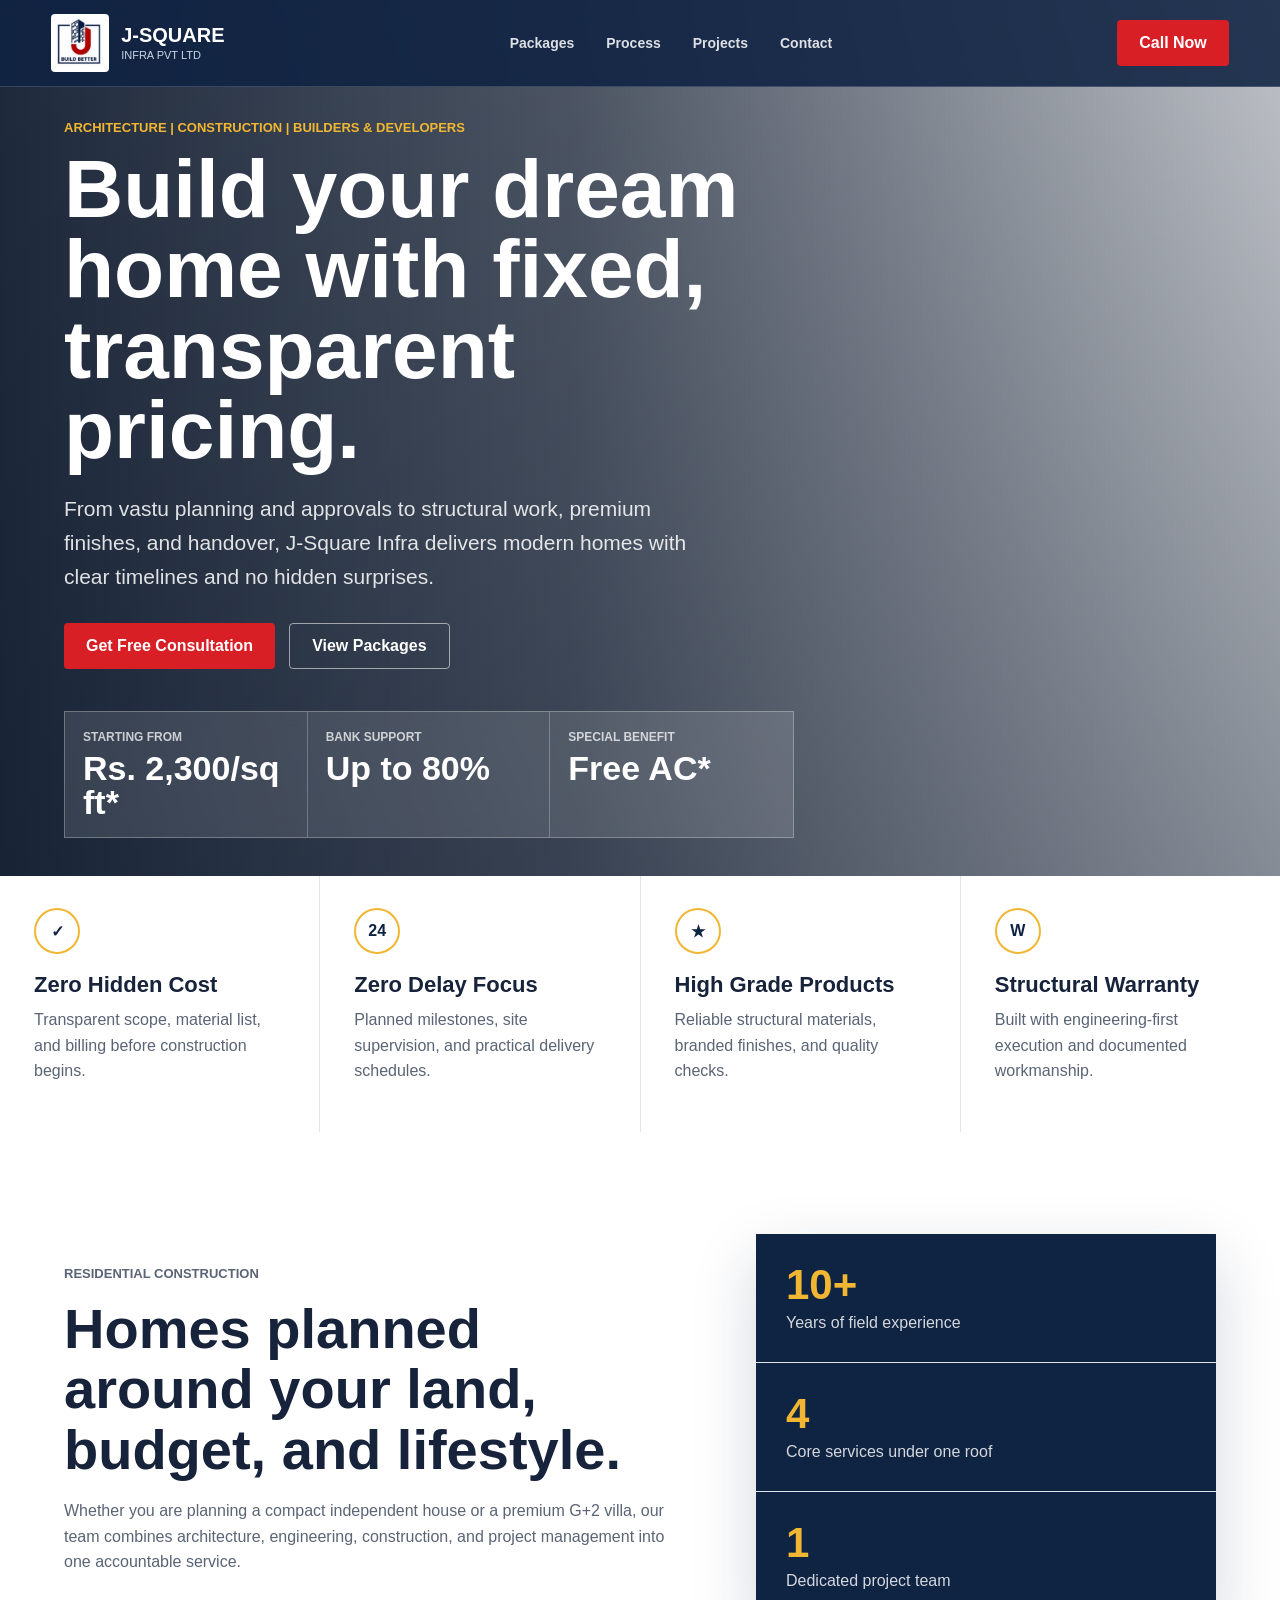
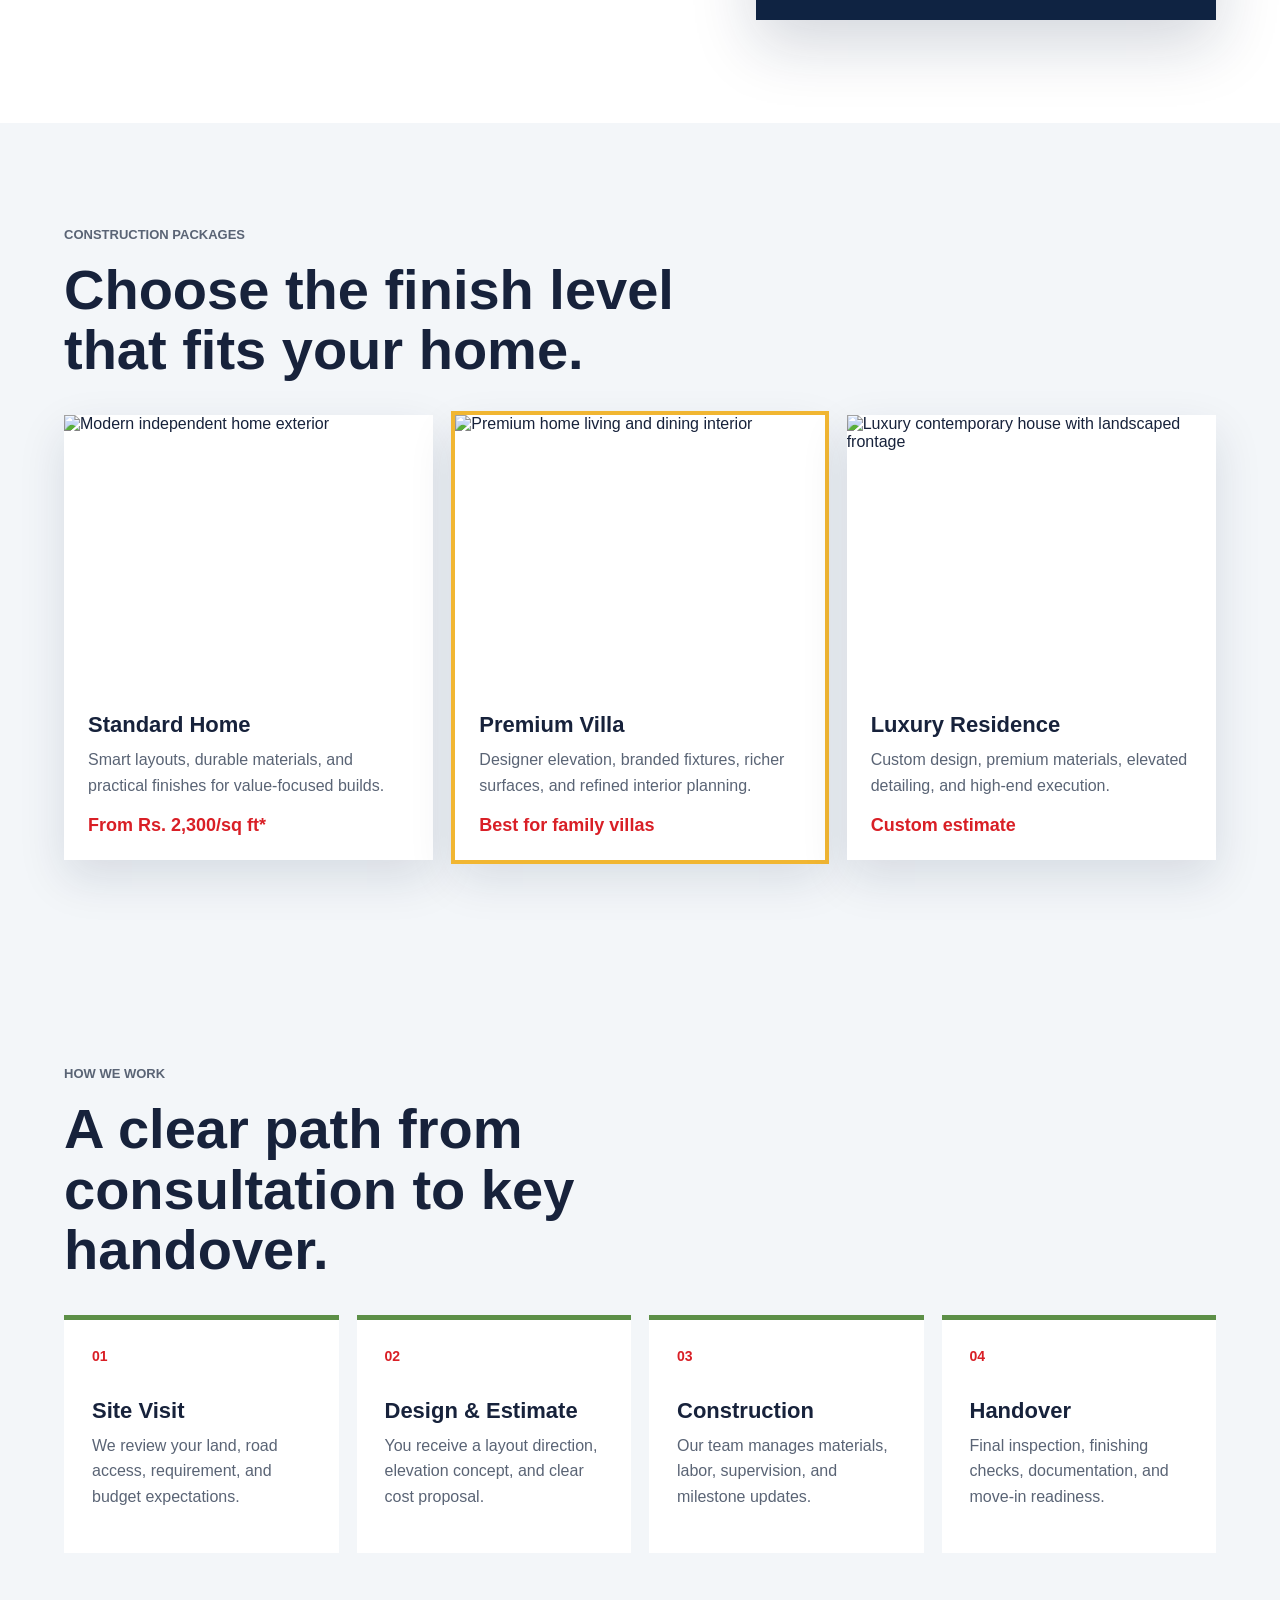
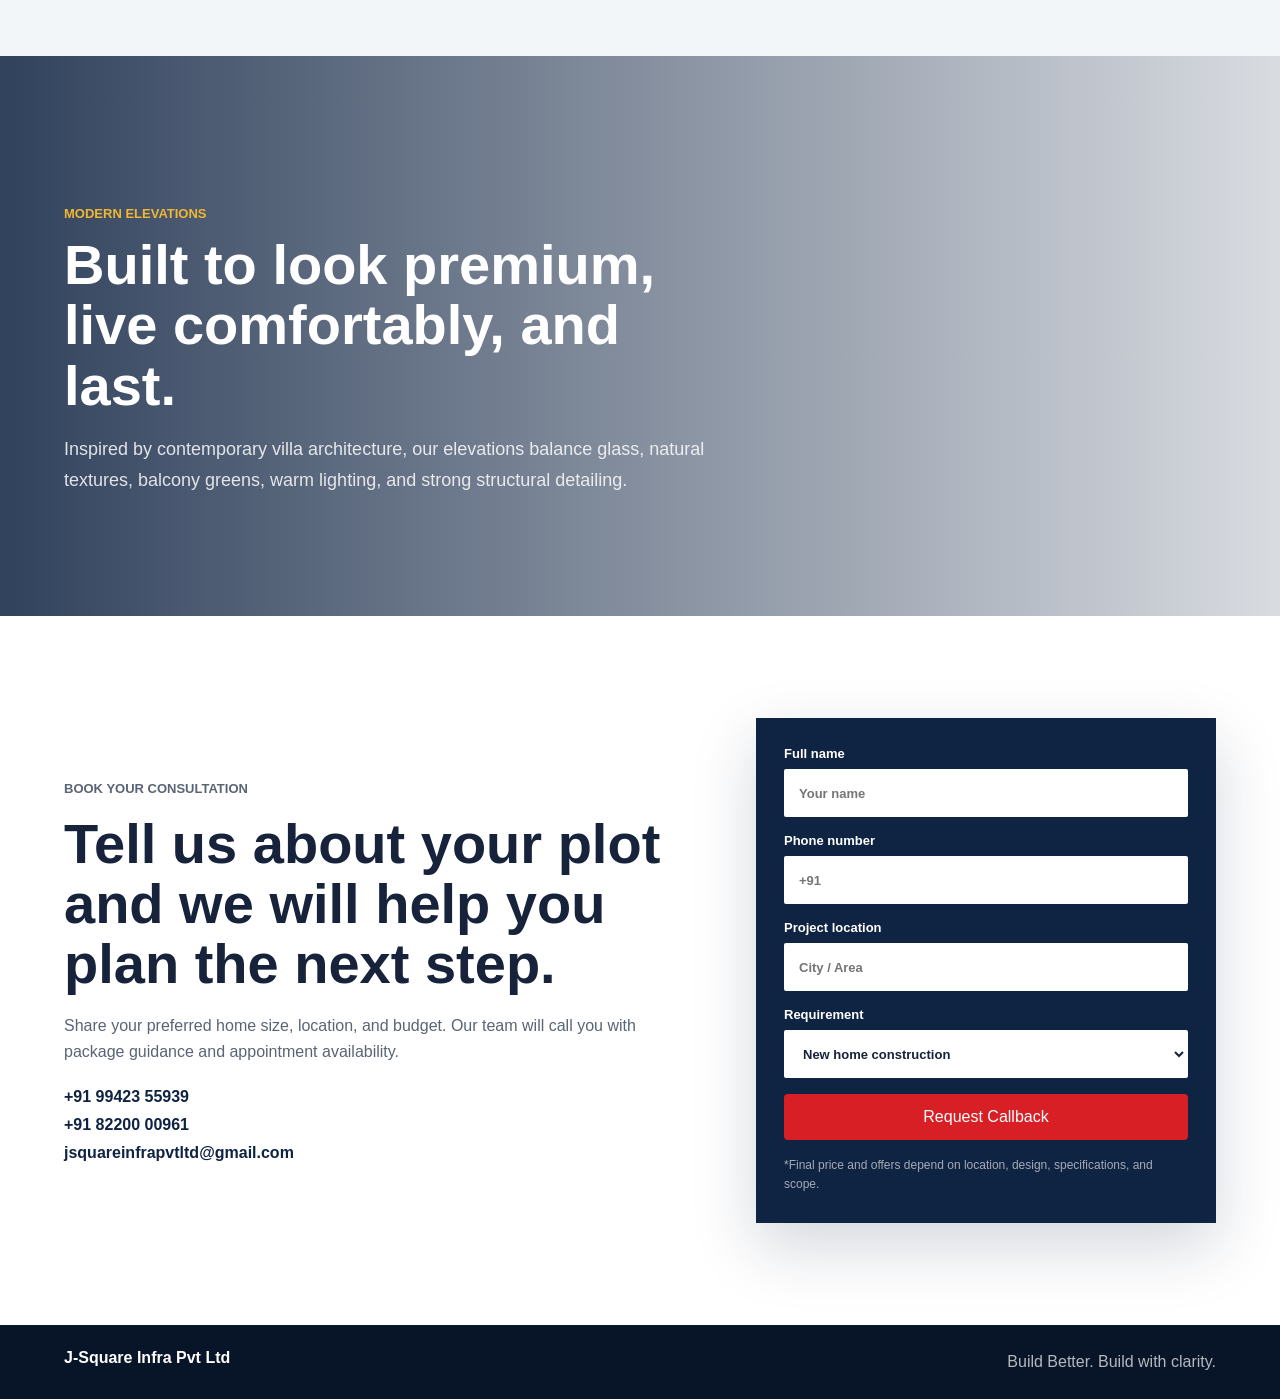
==== index.html @ fcf33e5c "first commit" ====
<!doctype html>
<html lang="en">
  <head>
    <meta charset="utf-8">
    <meta name="viewport" content="width=device-width, initial-scale=1">
    <title>J-Square Infra Pvt Ltd | Real Estate & Home Construction</title>
    <meta
      name="description"
      content="J-Square Infra Pvt Ltd designs and builds modern homes with transparent construction pricing, quality materials, and reliable project delivery."
    >
    <link rel="preconnect" href="https://images.unsplash.com">
    <link rel="stylesheet" href="styles.css">
  </head>
  <body>
    <header class="site-header">
      <a class="brand" href="#home" aria-label="J-Square Infra home">
        <img class="brand-logo" src="j%20SQUARE%20LOGO.png" alt="J-Square Infra Pvt Ltd logo">
        <span>
          <strong>J-Square</strong>
          <small>Infra Pvt Ltd</small>
        </span>
      </a>

      <nav class="nav-links" aria-label="Primary navigation">
        <a href="#packages">Packages</a>
        <a href="#process">Process</a>
        <a href="#projects">Projects</a>
        <a href="#contact">Contact</a>
      </nav>

      <a class="header-cta" href="tel:+919942355939">Call Now</a>
    </header>

    <main id="home">
      <section class="hero">
        <div class="hero-media" aria-hidden="true"></div>
        <div class="hero-overlay"></div>

        <div class="hero-content">
          <p class="eyebrow">Architecture | Construction | Builders & Developers</p>
          <h1>Build your dream home with fixed, transparent pricing.</h1>
          <p class="hero-copy">
            From vastu planning and approvals to structural work, premium finishes, and handover,
            J-Square Infra delivers modern homes with clear timelines and no hidden surprises.
          </p>

          <div class="hero-actions">
            <a class="primary-btn" href="#contact">Get Free Consultation</a>
            <a class="secondary-btn" href="#packages">View Packages</a>
          </div>

          <div class="offer-strip" aria-label="Current construction offer">
            <div>
              <span>Starting from</span>
              <strong>Rs. 2,300/sq ft*</strong>
            </div>
            <div>
              <span>Bank support</span>
              <strong>Up to 80%</strong>
            </div>
            <div>
              <span>Special benefit</span>
              <strong>Free AC*</strong>
            </div>
          </div>
        </div>
      </section>

      <section class="trust-band" aria-label="Service highlights">
        <article>
          <span class="icon">&check;</span>
          <h2>Zero Hidden Cost</h2>
          <p>Transparent scope, material list, and billing before construction begins.</p>
        </article>
        <article>
          <span class="icon">24</span>
          <h2>Zero Delay Focus</h2>
          <p>Planned milestones, site supervision, and practical delivery schedules.</p>
        </article>
        <article>
          <span class="icon">&starf;</span>
          <h2>High Grade Products</h2>
          <p>Reliable structural materials, branded finishes, and quality checks.</p>
        </article>
        <article>
          <span class="icon">W</span>
          <h2>Structural Warranty</h2>
          <p>Built with engineering-first execution and documented workmanship.</p>
        </article>
      </section>

      <section class="section intro-section">
        <div class="section-copy">
          <p class="eyebrow">Residential Construction</p>
          <h2>Homes planned around your land, budget, and lifestyle.</h2>
          <p>
            Whether you are planning a compact independent house or a premium G+2 villa,
            our team combines architecture, engineering, construction, and project management
            into one accountable service.
          </p>
        </div>
        <div class="stats-panel" aria-label="Company statistics">
          <div>
            <strong>10+</strong>
            <span>Years of field experience</span>
          </div>
          <div>
            <strong>4</strong>
            <span>Core services under one roof</span>
          </div>
          <div>
            <strong>1</strong>
            <span>Dedicated project team</span>
          </div>
        </div>
      </section>

      <section class="section packages-section" id="packages">
        <div class="section-heading">
          <p class="eyebrow">Construction Packages</p>
          <h2>Choose the finish level that fits your home.</h2>
        </div>

        <div class="package-grid">
          <article class="package-card">
            <img
              src="https://images.unsplash.com/photo-1600585154340-be6161a56a0c?auto=format&fit=crop&w=900&q=80"
              alt="Modern independent home exterior"
            >
            <div class="package-body">
              <h3>Standard Home</h3>
              <p>Smart layouts, durable materials, and practical finishes for value-focused builds.</p>
              <strong>From Rs. 2,300/sq ft*</strong>
            </div>
          </article>

          <article class="package-card featured">
            <img
              src="https://images.unsplash.com/photo-1600607687920-4e2a09cf159d?auto=format&fit=crop&w=900&q=80"
              alt="Premium home living and dining interior"
            >
            <div class="package-body">
              <h3>Premium Villa</h3>
              <p>Designer elevation, branded fixtures, richer surfaces, and refined interior planning.</p>
              <strong>Best for family villas</strong>
            </div>
          </article>

          <article class="package-card">
            <img
              src="https://images.unsplash.com/photo-1600566753190-17f0baa2a6c3?auto=format&fit=crop&w=900&q=80"
              alt="Luxury contemporary house with landscaped frontage"
            >
            <div class="package-body">
              <h3>Luxury Residence</h3>
              <p>Custom design, premium materials, elevated detailing, and high-end execution.</p>
              <strong>Custom estimate</strong>
            </div>
          </article>
        </div>
      </section>

      <section class="section process-section" id="process">
        <div class="section-heading">
          <p class="eyebrow">How We Work</p>
          <h2>A clear path from consultation to key handover.</h2>
        </div>

        <ol class="process-list">
          <li>
            <span>01</span>
            <h3>Site Visit</h3>
            <p>We review your land, road access, requirement, and budget expectations.</p>
          </li>
          <li>
            <span>02</span>
            <h3>Design & Estimate</h3>
            <p>You receive a layout direction, elevation concept, and clear cost proposal.</p>
          </li>
          <li>
            <span>03</span>
            <h3>Construction</h3>
            <p>Our team manages materials, labor, supervision, and milestone updates.</p>
          </li>
          <li>
            <span>04</span>
            <h3>Handover</h3>
            <p>Final inspection, finishing checks, documentation, and move-in readiness.</p>
          </li>
        </ol>
      </section>

      <section class="projects-section" id="projects">
        <div class="project-copy">
          <p class="eyebrow">Modern Elevations</p>
          <h2>Built to look premium, live comfortably, and last.</h2>
          <p>
            Inspired by contemporary villa architecture, our elevations balance glass, natural textures,
            balcony greens, warm lighting, and strong structural detailing.
          </p>
        </div>
      </section>

      <section class="section contact-section" id="contact">
        <div class="contact-copy">
          <p class="eyebrow">Book Your Consultation</p>
          <h2>Tell us about your plot and we will help you plan the next step.</h2>
          <p>
            Share your preferred home size, location, and budget. Our team will call you with package
            guidance and appointment availability.
          </p>
          <div class="contact-lines">
            <a href="tel:+919942355939">+91 99423 55939</a>
            <a href="tel:+918220000961">+91 82200 00961</a>
            <a href="mailto:jsquareinfrapvtltd@gmail.com">jsquareinfrapvtltd@gmail.com</a>
          </div>
        </div>

        <form class="lead-form" id="callbackForm">
          <label>
            Full name
            <input type="text" name="name" placeholder="Your name" required>
          </label>
          <label>
            Phone number
            <input type="tel" name="phone" placeholder="+91" required>
          </label>
          <label>
            Project location
            <input type="text" name="location" placeholder="City / Area">
          </label>
          <label>
            Requirement
            <select name="requirement">
              <option>New home construction</option>
              <option>Villa design and build</option>
              <option>Architecture consultation</option>
              <option>Cost estimate</option>
            </select>
          </label>
          <button type="submit">Request Callback</button>
          <p>*Final price and offers depend on location, design, specifications, and scope.</p>
        </form>
      </section>
    </main>

    <footer class="site-footer">
      <strong>J-Square Infra Pvt Ltd</strong>
      <span>Build Better. Build with clarity.</span>
    </footer>

    <script>
      const callbackForm = document.querySelector("#callbackForm");

      callbackForm.addEventListener("submit", (event) => {
        event.preventDefault();

        const formData = new FormData(callbackForm);
        const message = [
          "New callback request for J-Square Infra",
          "",
          `Name: ${formData.get("name") || ""}`,
          `Phone: ${formData.get("phone") || ""}`,
          `Location: ${formData.get("location") || ""}`,
          `Requirement: ${formData.get("requirement") || ""}`
        ].join("\n");

        const whatsappNumber = "919942355939";
        const whatsappUrl = `https://wa.me/${whatsappNumber}?text=${encodeURIComponent(message)}`;
        window.open(whatsappUrl, "_blank", "noopener,noreferrer");
      });
    </script>
  </body>
</html>
---- styles.css ----
:root {
  --ink: #17223b;
  --muted: #5a6475;
  --line: #dfe5ec;
  --paper: #ffffff;
  --soft: #f3f6f9;
  --navy: #0f2342;
  --red: #d91f26;
  --gold: #f1b632;
  --green: #5c8f47;
  --shadow: 0 24px 60px rgba(15, 35, 66, 0.18);
}

* {
  box-sizing: border-box;
}

html {
  scroll-behavior: smooth;
}

body {
  margin: 0;
  color: var(--ink);
  background: var(--paper);
  font-family: Arial, Helvetica, sans-serif;
}

a {
  color: inherit;
  text-decoration: none;
}

img {
  display: block;
  max-width: 100%;
}

.site-header {
  position: fixed;
  top: 0;
  left: 0;
  right: 0;
  z-index: 20;
  display: flex;
  align-items: center;
  justify-content: space-between;
  gap: 24px;
  min-height: 76px;
  padding: 14px clamp(18px, 4vw, 58px);
  color: #ffffff;
  background: rgba(15, 35, 66, 0.88);
  backdrop-filter: blur(12px);
  border-bottom: 1px solid rgba(255, 255, 255, 0.16);
}

.brand {
  display: flex;
  align-items: center;
  gap: 12px;
}

.brand-logo {
  width: 58px;
  height: 58px;
  object-fit: contain;
  background: #ffffff;
  border-radius: 4px;
  padding: 4px;
}

.brand strong,
.brand small {
  display: block;
  line-height: 1;
  text-transform: uppercase;
}

.brand strong {
  color: #ffffff;
  font-size: 20px;
  letter-spacing: 0;
}

.brand small {
  margin-top: 5px;
  color: #cbd7e7;
  font-size: 11px;
  letter-spacing: 0;
}

.nav-links {
  display: flex;
  align-items: center;
  gap: clamp(14px, 2.5vw, 32px);
  font-size: 14px;
  font-weight: 700;
}

.nav-links a {
  color: rgba(255, 255, 255, 0.86);
}

.header-cta,
.primary-btn,
.secondary-btn,
.lead-form button {
  display: inline-flex;
  align-items: center;
  justify-content: center;
  min-height: 46px;
  padding: 0 22px;
  font-weight: 800;
  border-radius: 4px;
}

.header-cta,
.primary-btn,
.lead-form button {
  color: #ffffff;
  background: var(--red);
}

.secondary-btn {
  color: #ffffff;
  border: 1px solid rgba(255, 255, 255, 0.55);
}

.hero {
  position: relative;
  min-height: 96vh;
  display: flex;
  align-items: center;
  overflow: hidden;
  color: #ffffff;
  padding: 120px clamp(18px, 5vw, 76px) 38px;
}

.hero-media,
.hero-overlay {
  position: absolute;
  inset: 0;
}

.hero-media {
  background-image: url("https://images.unsplash.com/photo-1600607688969-a5bfcd646154?auto=format&fit=crop&w=2200&q=85");
  background-size: cover;
  background-position: center;
  transform: scale(1.02);
}

.hero-overlay {
  background:
    linear-gradient(90deg, rgba(8, 20, 40, 0.9) 0%, rgba(8, 20, 40, 0.7) 45%, rgba(8, 20, 40, 0.22) 100%),
    linear-gradient(0deg, rgba(8, 20, 40, 0.35), rgba(8, 20, 40, 0.05));
}

.hero-content {
  position: relative;
  z-index: 2;
  width: min(780px, 100%);
}

.eyebrow {
  margin: 0 0 14px;
  color: var(--gold);
  font-size: 13px;
  font-weight: 900;
  text-transform: uppercase;
  letter-spacing: 0;
}

h1,
h2,
h3,
p {
  margin-top: 0;
}

h1 {
  max-width: 760px;
  margin-bottom: 22px;
  font-size: clamp(42px, 7vw, 82px);
  line-height: 0.98;
  letter-spacing: 0;
}

.hero-copy {
  max-width: 640px;
  color: rgba(255, 255, 255, 0.86);
  font-size: clamp(17px, 2vw, 21px);
  line-height: 1.6;
}

.hero-actions {
  display: flex;
  flex-wrap: wrap;
  gap: 14px;
  margin-top: 30px;
}

.offer-strip {
  display: grid;
  grid-template-columns: repeat(3, minmax(0, 1fr));
  gap: 0;
  width: min(730px, 100%);
  margin-top: 42px;
  border: 1px solid rgba(255, 255, 255, 0.28);
  background: rgba(255, 255, 255, 0.12);
  backdrop-filter: blur(10px);
}

.offer-strip div {
  padding: 18px;
  border-right: 1px solid rgba(255, 255, 255, 0.25);
}

.offer-strip div:last-child {
  border-right: 0;
}

.offer-strip span,
.offer-strip strong {
  display: block;
}

.offer-strip span {
  color: rgba(255, 255, 255, 0.74);
  font-size: 12px;
  font-weight: 700;
  text-transform: uppercase;
}

.offer-strip strong {
  margin-top: 7px;
  color: #ffffff;
  font-size: clamp(22px, 3vw, 34px);
  line-height: 1;
}

.trust-band {
  display: grid;
  grid-template-columns: repeat(4, minmax(0, 1fr));
  gap: 1px;
  background: var(--line);
}

.trust-band article {
  min-height: 190px;
  padding: 32px clamp(18px, 3vw, 34px);
  background: #ffffff;
}

.icon {
  display: grid;
  place-items: center;
  width: 46px;
  height: 46px;
  margin-bottom: 18px;
  color: var(--navy);
  border: 2px solid var(--gold);
  border-radius: 50%;
  font-weight: 900;
}

.trust-band h2,
.package-card h3,
.process-list h3 {
  margin-bottom: 9px;
  font-size: 22px;
}

.trust-band p,
.section p,
.package-card p,
.process-list p,
.lead-form p,
.site-footer span {
  color: var(--muted);
  line-height: 1.6;
}

.section {
  padding: clamp(58px, 8vw, 104px) clamp(18px, 5vw, 76px);
}

.intro-section,
.contact-section {
  display: grid;
  grid-template-columns: minmax(0, 1fr) minmax(300px, 460px);
  gap: clamp(32px, 6vw, 80px);
  align-items: center;
}

.section-copy,
.section-heading,
.contact-copy {
  max-width: 720px;
}

.section h2,
.projects-section h2 {
  margin-bottom: 18px;
  font-size: clamp(32px, 5vw, 56px);
  line-height: 1.08;
  letter-spacing: 0;
}

.stats-panel {
  display: grid;
  gap: 1px;
  background: var(--line);
  box-shadow: var(--shadow);
}

.stats-panel div {
  padding: 30px;
  background: var(--navy);
}

.stats-panel strong {
  display: block;
  color: var(--gold);
  font-size: 42px;
  line-height: 1;
}

.stats-panel span {
  display: block;
  margin-top: 8px;
  color: rgba(255, 255, 255, 0.82);
}

.packages-section,
.process-section {
  background: var(--soft);
}

.section-heading {
  margin-bottom: 34px;
}

.package-grid {
  display: grid;
  grid-template-columns: repeat(3, minmax(0, 1fr));
  gap: 22px;
}

.package-card {
  overflow: hidden;
  background: #ffffff;
  box-shadow: 0 18px 44px rgba(15, 35, 66, 0.12);
}

.package-card.featured {
  outline: 4px solid var(--gold);
}

.package-card img {
  width: 100%;
  aspect-ratio: 1.35;
  object-fit: cover;
}

.package-body {
  padding: 24px;
}

.package-body strong {
  color: var(--red);
  font-size: 18px;
}

.process-list {
  display: grid;
  grid-template-columns: repeat(4, minmax(0, 1fr));
  gap: 18px;
  margin: 0;
  padding: 0;
  list-style: none;
}

.process-list li {
  min-height: 230px;
  padding: 28px;
  background: #ffffff;
  border-top: 5px solid var(--green);
}

.process-list span {
  display: block;
  margin-bottom: 34px;
  color: var(--red);
  font-size: 14px;
  font-weight: 900;
}

.projects-section {
  min-height: 560px;
  display: flex;
  align-items: flex-end;
  padding: clamp(58px, 8vw, 104px) clamp(18px, 5vw, 76px);
  color: #ffffff;
  background:
    linear-gradient(90deg, rgba(15, 35, 66, 0.86), rgba(15, 35, 66, 0.16)),
    url("https://images.unsplash.com/photo-1600573472592-401b489a3cdc?auto=format&fit=crop&w=2200&q=85") center / cover;
}

.project-copy {
  max-width: 650px;
}

.project-copy p:not(.eyebrow) {
  color: rgba(255, 255, 255, 0.84);
  font-size: 18px;
  line-height: 1.7;
}

.contact-lines {
  display: grid;
  gap: 10px;
  margin-top: 24px;
  color: var(--navy);
  font-weight: 800;
}

.lead-form {
  display: grid;
  gap: 16px;
  padding: 28px;
  background: var(--navy);
  box-shadow: var(--shadow);
}

.lead-form label {
  display: grid;
  gap: 8px;
  color: #ffffff;
  font-size: 13px;
  font-weight: 800;
}

.lead-form input,
.lead-form select {
  min-height: 48px;
  width: 100%;
  padding: 0 14px;
  color: var(--ink);
  background: #ffffff;
  border: 1px solid transparent;
  border-radius: 2px;
  font: inherit;
}

.lead-form button {
  width: 100%;
  border: 0;
  cursor: pointer;
  font: inherit;
}

.lead-form p {
  margin-bottom: 0;
  color: rgba(255, 255, 255, 0.62);
  font-size: 12px;
}

.site-footer {
  display: flex;
  justify-content: space-between;
  gap: 20px;
  padding: 24px clamp(18px, 5vw, 76px);
  color: #ffffff;
  background: #081428;
}

.site-footer span {
  color: rgba(255, 255, 255, 0.7);
}

@media (max-width: 980px) {
  .site-header {
    position: absolute;
    align-items: flex-start;
  }

  .nav-links {
    display: none;
  }

  .trust-band,
  .package-grid,
  .process-list {
    grid-template-columns: repeat(2, minmax(0, 1fr));
  }

  .intro-section,
  .contact-section {
    grid-template-columns: 1fr;
  }
}

@media (max-width: 640px) {
  .site-header {
    min-height: 70px;
    padding: 12px 16px;
  }

  .brand-logo {
    width: 44px;
    height: 44px;
    padding: 3px;
  }

  .brand strong {
    font-size: 16px;
  }

  .header-cta {
    min-height: 40px;
    padding: 0 14px;
    font-size: 13px;
  }

  .hero {
    min-height: 100vh;
    padding: 106px 16px 24px;
  }

  .hero-overlay {
    background: linear-gradient(0deg, rgba(8, 20, 40, 0.95), rgba(8, 20, 40, 0.34));
  }

  h1 {
    font-size: 40px;
  }

  .offer-strip,
  .trust-band,
  .package-grid,
  .process-list {
    grid-template-columns: 1fr;
  }

  .offer-strip div {
    border-right: 0;
    border-bottom: 1px solid rgba(255, 255, 255, 0.25);
  }

  .offer-strip div:last-child {
    border-bottom: 0;
  }

  .trust-band article,
  .process-list li {
    min-height: auto;
  }

  .projects-section {
    min-height: 500px;
  }

  .site-footer {
    display: grid;
  }
}
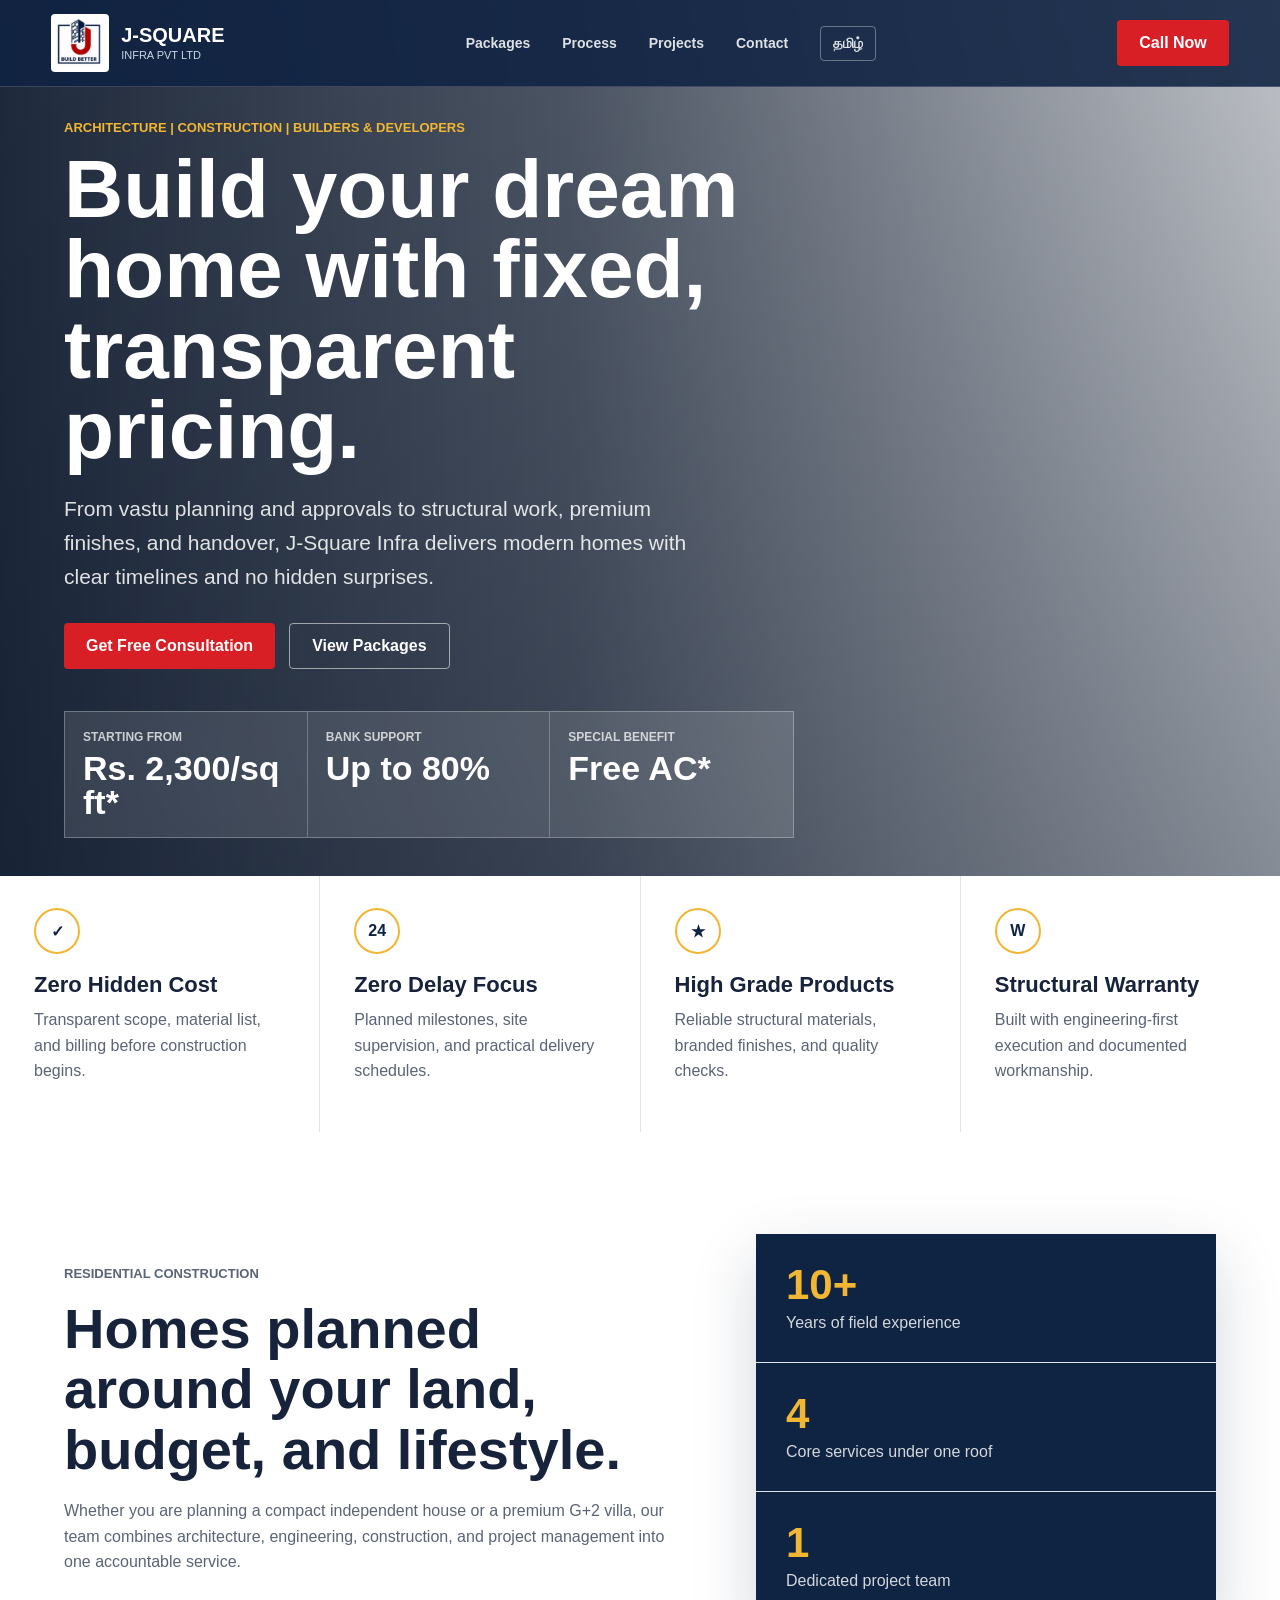
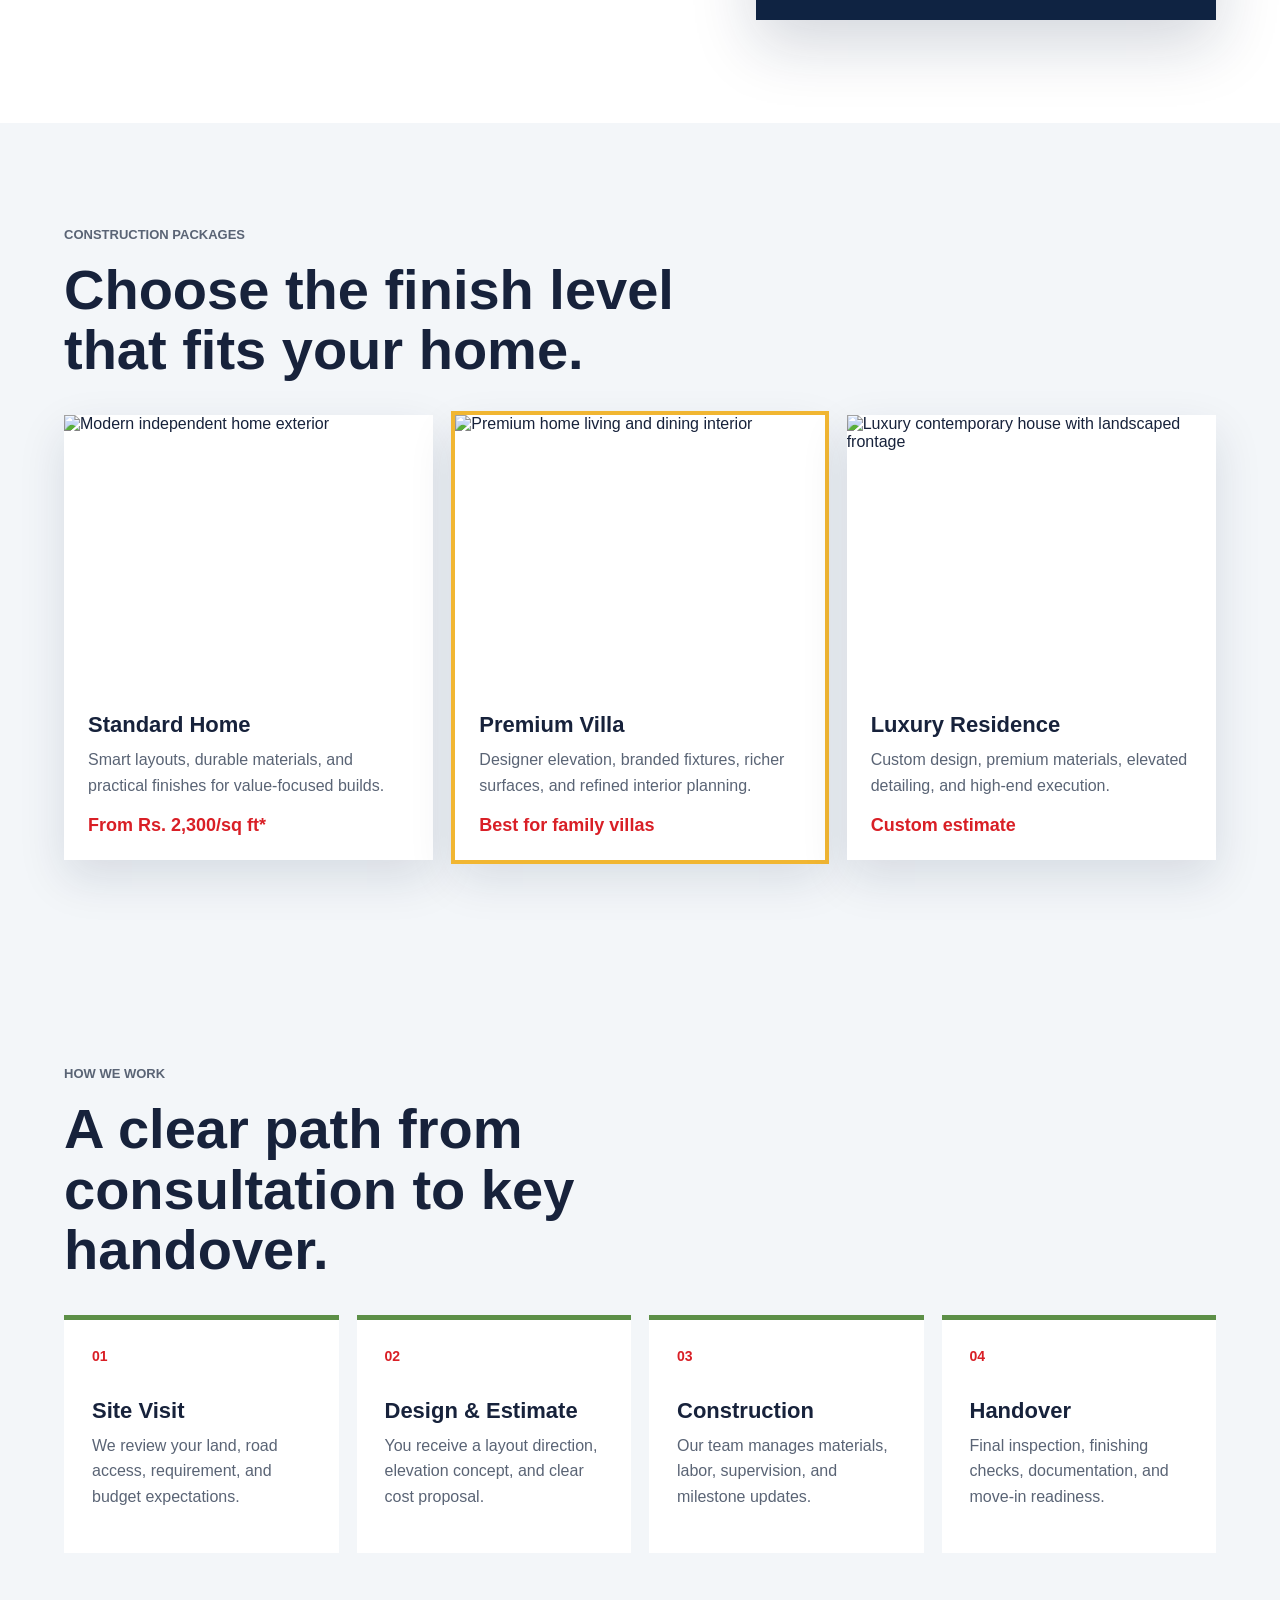
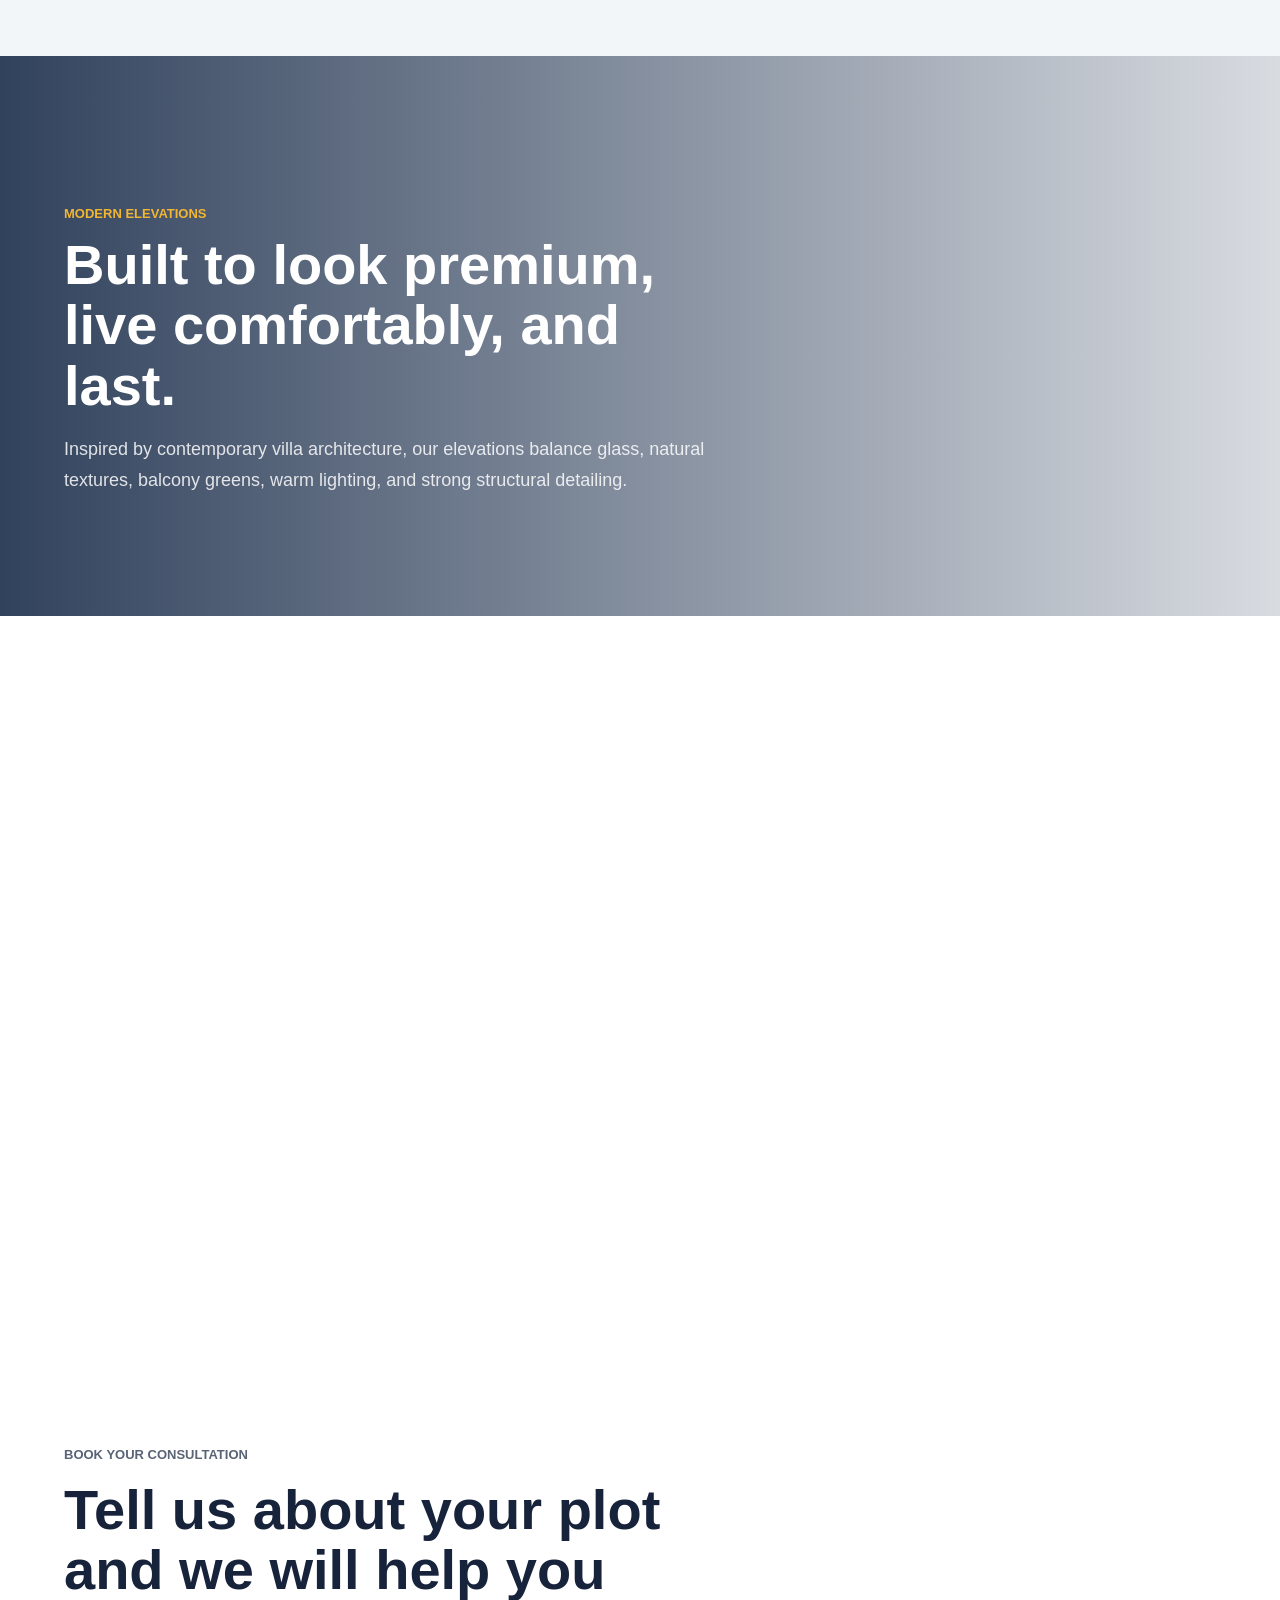
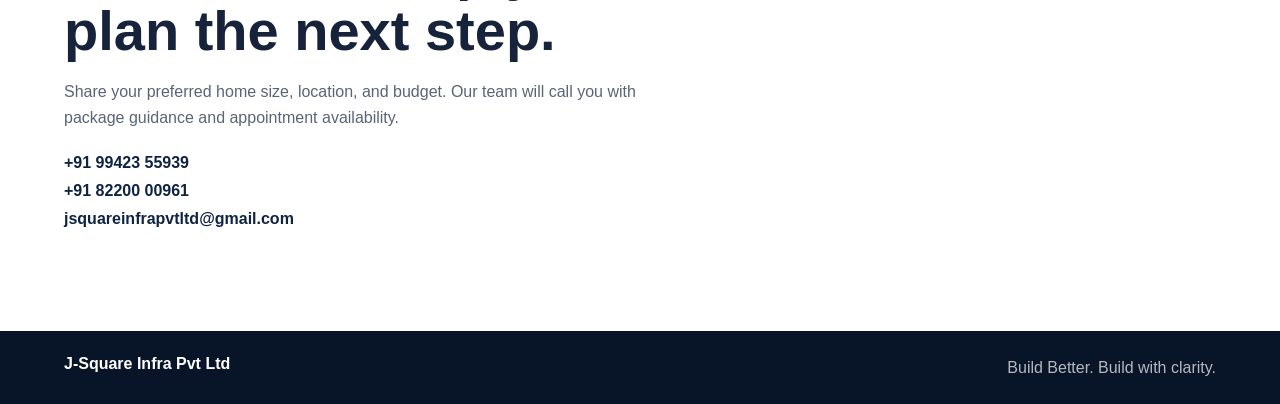
==== commit 4a31d87a: "3rd" ====
--- a/index.html
+++ b/index.html
@@ -10,6 +10,7 @@
     >
     <link rel="preconnect" href="https://images.unsplash.com">
     <link rel="stylesheet" href="styles.css">
+    <script async src="https://tally.so/widgets/embed.js"></script>
   </head>
   <body>
     <header class="site-header">
@@ -26,8 +27,10 @@
         <a href="#process">Process</a>
         <a href="#projects">Projects</a>
         <a href="#contact">Contact</a>
+        <a class="language-link" href="tamil.html">தமிழ்</a>
       </nav>
 
+      <a class="mobile-language" href="tamil.html">தமிழ்</a>
       <a class="header-cta" href="tel:+919942355939">Call Now</a>
     </header>
 
@@ -202,6 +205,18 @@
       </section>
 
       <section class="section contact-section" id="contact">
+        <div class="tally-form">
+          <iframe
+            data-tally-src="https://tally.so/r/lbz7Ok?transparentBackground=1"
+            width="100%"
+            height="100%"
+            frameborder="0"
+            marginheight="0"
+            marginwidth="0"
+            title="Exclusive Scan & Win Offer!"
+          ></iframe>
+        </div>
+
         <div class="contact-copy">
           <p class="eyebrow">Book Your Consultation</p>
           <h2>Tell us about your plot and we will help you plan the next step.</h2>
@@ -215,32 +230,6 @@
             <a href="mailto:jsquareinfrapvtltd@gmail.com">jsquareinfrapvtltd@gmail.com</a>
           </div>
         </div>
-
-        <form class="lead-form" id="callbackForm">
-          <label>
-            Full name
-            <input type="text" name="name" placeholder="Your name" required>
-          </label>
-          <label>
-            Phone number
-            <input type="tel" name="phone" placeholder="+91" required>
-          </label>
-          <label>
-            Project location
-            <input type="text" name="location" placeholder="City / Area">
-          </label>
-          <label>
-            Requirement
-            <select name="requirement">
-              <option>New home construction</option>
-              <option>Villa design and build</option>
-              <option>Architecture consultation</option>
-              <option>Cost estimate</option>
-            </select>
-          </label>
-          <button type="submit">Request Callback</button>
-          <p>*Final price and offers depend on location, design, specifications, and scope.</p>
-        </form>
       </section>
     </main>
 
@@ -249,26 +238,5 @@
       <span>Build Better. Build with clarity.</span>
     </footer>
 
-    <script>
-      const callbackForm = document.querySelector("#callbackForm");
-
-      callbackForm.addEventListener("submit", (event) => {
-        event.preventDefault();
-
-        const formData = new FormData(callbackForm);
-        const message = [
-          "New callback request for J-Square Infra",
-          "",
-          `Name: ${formData.get("name") || ""}`,
-          `Phone: ${formData.get("phone") || ""}`,
-          `Location: ${formData.get("location") || ""}`,
-          `Requirement: ${formData.get("requirement") || ""}`
-        ].join("\n");
-
-        const whatsappNumber = "919942355939";
-        const whatsappUrl = `https://wa.me/${whatsappNumber}?text=${encodeURIComponent(message)}`;
-        window.open(whatsappUrl, "_blank", "noopener,noreferrer");
-      });
-    </script>
   </body>
 </html>
--- a/styles.css
+++ b/styles.css
@@ -101,6 +101,26 @@
   color: rgba(255, 255, 255, 0.86);
 }
 
+.language-link {
+  padding: 8px 12px;
+  color: #ffffff;
+  border: 1px solid rgba(255, 255, 255, 0.34);
+  border-radius: 4px;
+}
+
+.mobile-language {
+  display: none;
+  align-items: center;
+  justify-content: center;
+  min-height: 40px;
+  padding: 0 12px;
+  color: #ffffff;
+  font-size: 13px;
+  font-weight: 800;
+  border: 1px solid rgba(255, 255, 255, 0.34);
+  border-radius: 4px;
+}
+
 .header-cta,
 .primary-btn,
 .secondary-btn,
@@ -292,6 +312,10 @@
   align-items: center;
 }
 
+.contact-section {
+  align-items: start;
+}
+
 .section-copy,
 .section-heading,
 .contact-copy {
@@ -465,6 +489,24 @@
   font-size: 12px;
 }
 
+.legacy-form {
+  display: none;
+}
+
+.tally-form {
+  grid-column: 1 / -1;
+  min-height: 650px;
+  overflow: hidden;
+  background: #ffffff;
+}
+
+.tally-form iframe {
+  display: block;
+  width: 100%;
+  min-height: 650px;
+  border: 0;
+}
+
 .site-footer {
   display: flex;
   justify-content: space-between;
@@ -480,12 +522,17 @@
 
 @media (max-width: 980px) {
   .site-header {
-    position: absolute;
-    align-items: flex-start;
+    position: fixed;
+    gap: 12px;
   }
 
   .nav-links {
     display: none;
+  }
+
+  .mobile-language {
+    display: inline-flex;
+    margin-left: auto;
   }
 
   .trust-band,
@@ -502,37 +549,98 @@
 
 @media (max-width: 640px) {
   .site-header {
-    min-height: 70px;
+    min-height: 64px;
     padding: 12px 16px;
+    gap: 8px;
   }
 
   .brand-logo {
-    width: 44px;
-    height: 44px;
+    width: 40px;
+    height: 40px;
     padding: 3px;
   }
 
+  .brand {
+    min-width: 0;
+    gap: 9px;
+  }
+
   .brand strong {
-    font-size: 16px;
+    max-width: 110px;
+    overflow: hidden;
+    font-size: 15px;
+    white-space: nowrap;
+    text-overflow: ellipsis;
+  }
+
+  .brand small {
+    display: none;
+  }
+
+  .mobile-language {
+    min-height: 38px;
+    padding: 0 10px;
+    font-size: 12px;
   }
 
   .header-cta {
-    min-height: 40px;
-    padding: 0 14px;
-    font-size: 13px;
+    min-height: 38px;
+    padding: 0 11px;
+    font-size: 12px;
+    white-space: nowrap;
   }
 
   .hero {
-    min-height: 100vh;
-    padding: 106px 16px 24px;
+    min-height: auto;
+    padding: 100px 16px 30px;
   }
 
   .hero-overlay {
     background: linear-gradient(0deg, rgba(8, 20, 40, 0.95), rgba(8, 20, 40, 0.34));
   }
 
+  .eyebrow {
+    margin-bottom: 10px;
+    font-size: 11px;
+    line-height: 1.4;
+  }
+
   h1 {
-    font-size: 40px;
+    margin-bottom: 16px;
+    font-size: 34px;
+    line-height: 1.08;
+  }
+
+  .hero-copy {
+    font-size: 16px;
+    line-height: 1.55;
+  }
+
+  .hero-actions {
+    display: grid;
+    grid-template-columns: 1fr;
+    gap: 10px;
+    margin-top: 22px;
+  }
+
+  .primary-btn,
+  .secondary-btn {
+    width: 100%;
+    min-height: 48px;
+    padding: 0 14px;
+    text-align: center;
+  }
+
+  .offer-strip {
+    margin-top: 24px;
+  }
+
+  .offer-strip div {
+    padding: 14px 16px;
+  }
+
+  .offer-strip strong {
+    font-size: 24px;
   }
 
   .offer-strip,
@@ -556,11 +664,92 @@
     min-height: auto;
   }
 
+  .trust-band article,
+  .package-body,
+  .process-list li,
+  .lead-form {
+    padding: 22px 18px;
+  }
+
+  .section {
+    padding: 46px 16px;
+  }
+
+  .section h2,
+  .projects-section h2 {
+    font-size: 30px;
+    line-height: 1.16;
+  }
+
+  .section p,
+  .package-card p,
+  .process-list p,
+  .project-copy p:not(.eyebrow) {
+    font-size: 15px;
+    line-height: 1.65;
+  }
+
+  .stats-panel div {
+    padding: 22px 18px;
+  }
+
+  .stats-panel strong {
+    font-size: 36px;
+  }
+
+  .package-grid,
+  .process-list {
+    gap: 16px;
+  }
+
+  .package-card img {
+    aspect-ratio: 1.15;
+  }
+
+  .process-list span {
+    margin-bottom: 18px;
+  }
+
   .projects-section {
-    min-height: 500px;
+    min-height: 440px;
+    padding: 46px 16px;
+    background-position: center;
+  }
+
+  .contact-lines {
+    overflow-wrap: anywhere;
+  }
+
+  .lead-form input,
+  .lead-form select {
+    min-height: 46px;
+    font-size: 16px;
+  }
+
+  .tally-form,
+  .tally-form iframe {
+    min-height: 720px;
   }
 
   .site-footer {
     display: grid;
-  }
-}
+    padding: 22px 16px;
+  }
+}
+
+@media (max-width: 380px) {
+  .brand strong {
+    max-width: 86px;
+    font-size: 14px;
+  }
+
+  .mobile-language,
+  .header-cta {
+    padding: 0 8px;
+    font-size: 11px;
+  }
+
+  h1 {
+    font-size: 30px;
+  }
+}
